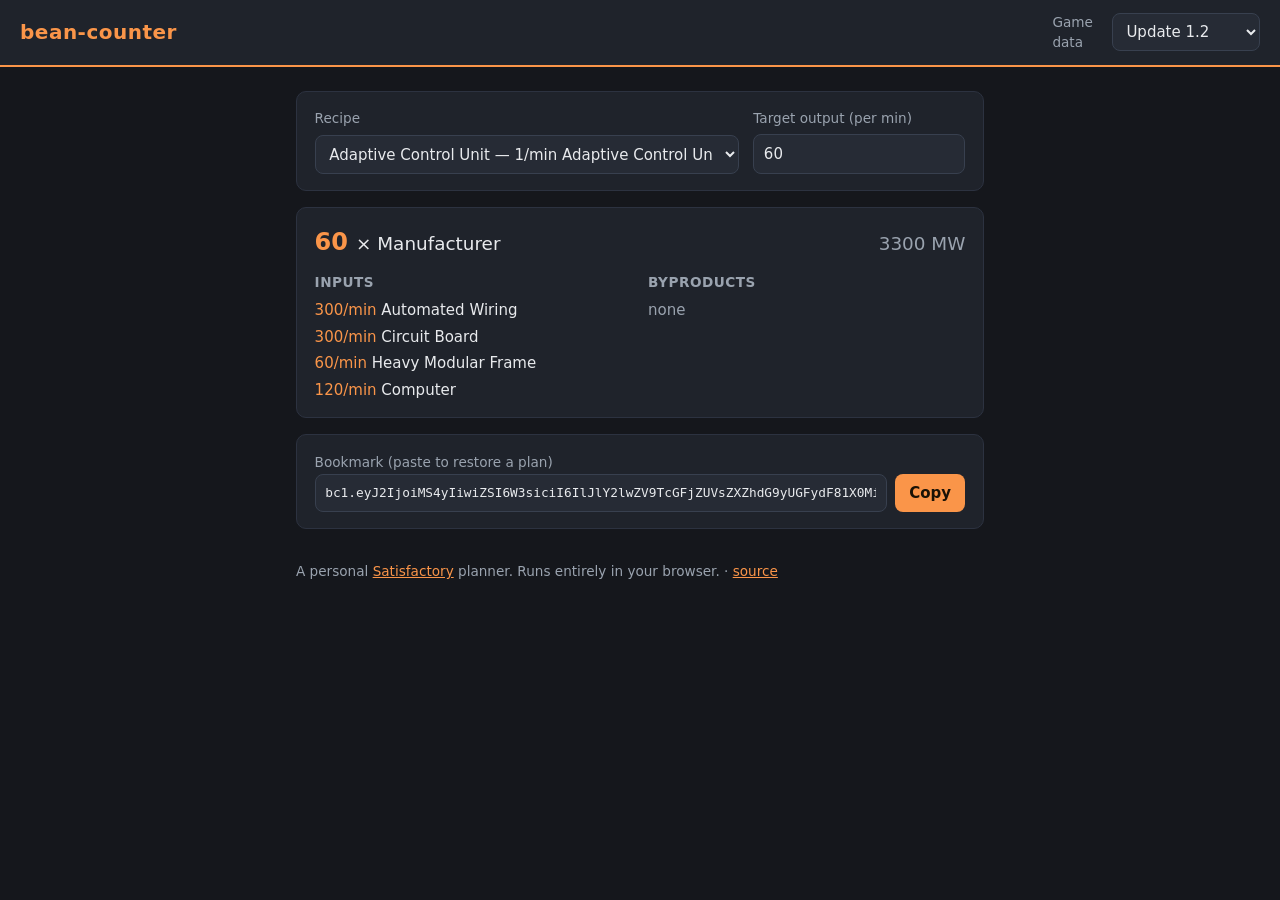
==== index.html @ f93170a7 "Scaffold bean-counter: client-side Satisfactory planner (MVP) Initial project: a personal, fully cli" ====
<!DOCTYPE html>
<html lang="en">
<head>
  <meta charset="utf-8" />
  <meta name="viewport" content="width=device-width, initial-scale=1" />
  <title>bean-counter — a Satisfactory planner</title>
  <link rel="stylesheet" href="src/styles.css" />
</head>
<body>
  <header class="topbar">
    <h1>bean-counter</h1>
    <div class="field inline">
      <label for="version">Game data</label>
      <select id="version"></select>
    </div>
  </header>

  <main id="app"></main>

  <footer class="footer">
    A personal <a href="https://www.satisfactorygame.com/" rel="noreferrer">Satisfactory</a>
    planner. Runs entirely in your browser. ·
    <a href="https://github.com/Turncoat-Gaming/bean-counter" rel="noreferrer">source</a>
  </footer>

  <script type="module" src="src/main.js"></script>
</body>
</html>
---- src/styles.css ----
/* styles.css — lightweight, no external fonts or CDNs (supply-chain-free).
   A dark, Satisfactory-flavoured palette. */

:root {
  --bg: #15171c;
  --panel: #1f232b;
  --panel-2: #262b35;
  --ink: #e8eaed;
  --muted: #9aa3af;
  --accent: #fa9549;      /* Satisfactory orange */
  --accent-ink: #1a1206;
  --error: #ff6b6b;
  --radius: 10px;
}

* { box-sizing: border-box; }

body {
  margin: 0;
  font: 15px/1.5 system-ui, -apple-system, Segoe UI, Roboto, sans-serif;
  color: var(--ink);
  background: var(--bg);
}

.topbar {
  display: flex;
  align-items: center;
  justify-content: space-between;
  gap: 1rem;
  padding: 0.75rem 1.25rem;
  background: var(--panel);
  border-bottom: 2px solid var(--accent);
}
.topbar h1 {
  margin: 0;
  font-size: 1.25rem;
  letter-spacing: 0.5px;
  color: var(--accent);
}

main { max-width: 720px; margin: 1.5rem auto; padding: 0 1rem; display: grid; gap: 1rem; }

.panel {
  background: var(--panel);
  border: 1px solid #2c3240;
  border-radius: var(--radius);
  padding: 1rem 1.1rem;
}

.field { display: grid; gap: 0.35rem; }
.field.inline { display: flex; align-items: center; gap: 0.5rem; }
label { color: var(--muted); font-size: 0.85rem; }

select, input[type="number"], input[type="text"] {
  background: var(--panel-2);
  color: var(--ink);
  border: 1px solid #38404f;
  border-radius: 8px;
  padding: 0.5rem 0.6rem;
  font: inherit;
  width: 100%;
}
#calc-form { display: grid; gap: 0.9rem; grid-template-columns: 2fr 1fr; }

button {
  background: var(--accent);
  color: var(--accent-ink);
  border: 0;
  border-radius: 8px;
  padding: 0.5rem 0.9rem;
  font: inherit;
  font-weight: 600;
  cursor: pointer;
}
button:hover { filter: brightness(1.05); }

.result .headline {
  display: flex;
  align-items: baseline;
  gap: 0.5rem;
  font-size: 1.15rem;
  margin-bottom: 0.75rem;
}
.result .headline strong { font-size: 1.5rem; color: var(--accent); }
.result .power { margin-left: auto; color: var(--muted); }

.cols { display: grid; grid-template-columns: 1fr 1fr; gap: 1rem; }
.cols h3 { margin: 0 0 0.4rem; font-size: 0.85rem; color: var(--muted); text-transform: uppercase; letter-spacing: 0.5px; }
.cols ul { margin: 0; padding: 0; list-style: none; display: grid; gap: 0.25rem; }
.cols li span { color: var(--accent); font-variant-numeric: tabular-nums; }

.bookmark .row { display: flex; gap: 0.5rem; }
.bookmark input { font-family: ui-monospace, SFMono-Regular, Menlo, monospace; font-size: 0.8rem; }

.muted { color: var(--muted); }
.error { color: var(--error); }

.footer {
  max-width: 720px;
  margin: 2rem auto;
  padding: 0 1rem;
  color: var(--muted);
  font-size: 0.85rem;
}
.footer a, .topbar a { color: var(--accent); }

@media (max-width: 560px) {
  #calc-form, .cols { grid-template-columns: 1fr; }
}
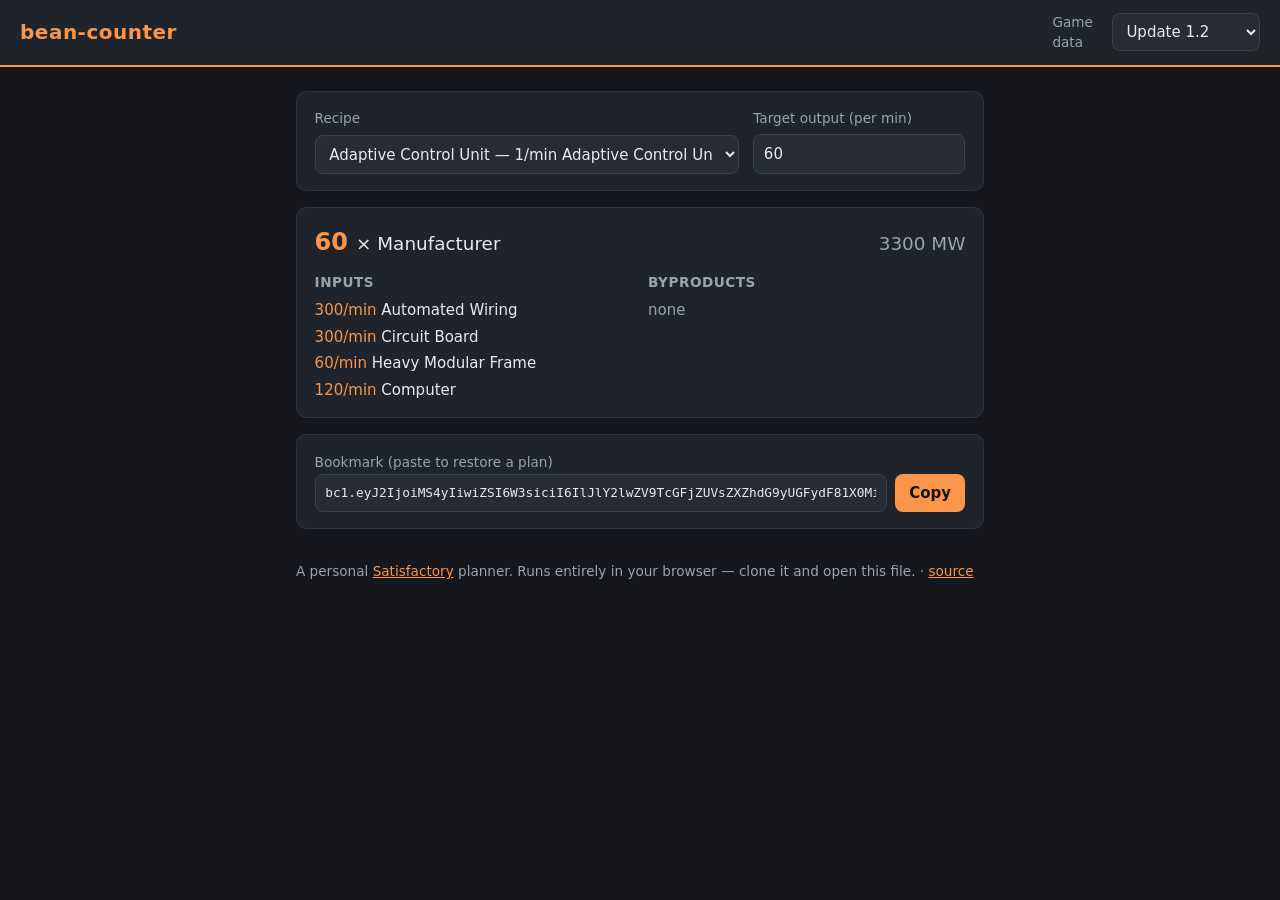
==== commit f9988eb3: "Run fully from the filesystem: drop ES modules for classic scripts Refactor so the app runs by doubl" ====
--- a/index.html
+++ b/index.html
@@ -19,10 +19,19 @@
 
   <footer class="footer">
     A personal <a href="https://www.satisfactorygame.com/" rel="noreferrer">Satisfactory</a>
-    planner. Runs entirely in your browser. ·
+    planner. Runs entirely in your browser — clone it and open this file. ·
     <a href="https://github.com/Turncoat-Gaming/bean-counter" rel="noreferrer">source</a>
   </footer>
 
-  <script type="module" src="src/main.js"></script>
+  <!-- Classic scripts + script-loaded data: no ES modules, no fetch(), so this
+       page runs directly from the filesystem (file://). Order matters: engine,
+       then data, then UI, then bootstrap. Add a new dataset's recipes.js here. -->
+  <script src="src/engine/calculator.js"></script>
+  <script src="src/engine/plan-codec.js"></script>
+  <script src="src/engine/dataset.js"></script>
+  <script src="src/data/versions.js"></script>
+  <script src="src/data/1.2/recipes.js"></script>
+  <script src="src/ui/rate-calculator.js"></script>
+  <script src="src/main.js"></script>
 </body>
 </html>
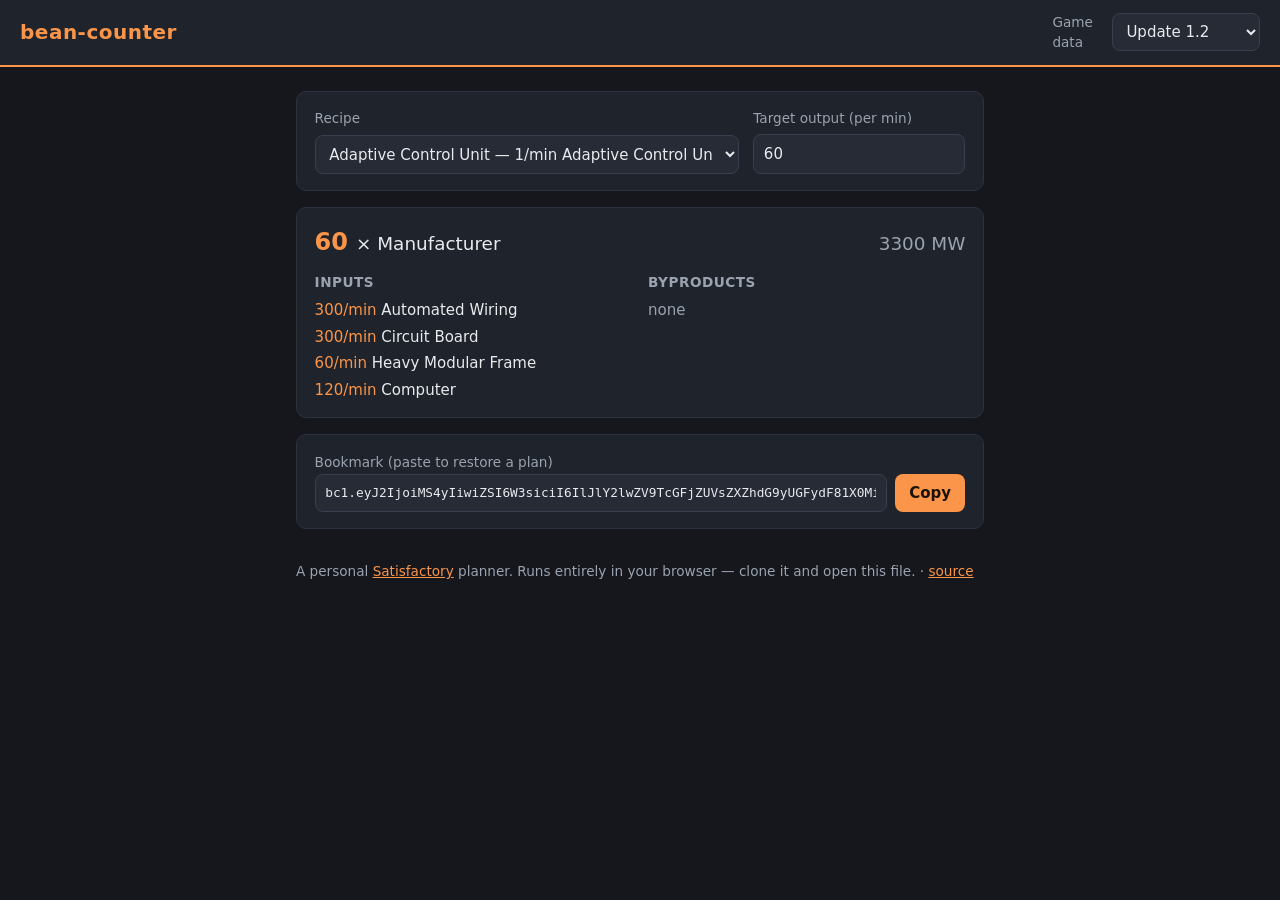
==== commit 5f8a30e0: "Basic security hardening for public/Pages hosting - Add a CSP <meta> to every page (Pages can't set " ====
--- a/index.html
+++ b/index.html
@@ -3,6 +3,11 @@
 <head>
   <meta charset="utf-8" />
   <meta name="viewport" content="width=device-width, initial-scale=1" />
+  <!-- Lock down what can execute/load: only our own scripts and styles, no
+       inline script, no external origins. GitHub Pages can't set HTTP headers,
+       so this is enforced via meta. -->
+  <meta http-equiv="Content-Security-Policy"
+        content="default-src 'none'; script-src 'self'; style-src 'self'; img-src 'self' data:; base-uri 'none'; form-action 'none'" />
   <title>bean-counter — a Satisfactory planner</title>
   <link rel="stylesheet" href="src/styles.css" />
 </head>
--- a/src/styles.css
+++ b/src/styles.css
@@ -95,6 +95,15 @@
 .muted { color: var(--muted); }
 .error { color: var(--error); }
 
+/* small utilities (used by the tools/test pages so they need no inline styles) */
+.row { display: flex; gap: 0.5rem; }
+.note { margin-top: 1rem; }
+
+/* tests page */
+.testlist li { font-family: ui-monospace, SFMono-Regular, Menlo, monospace; }
+.testlist .ok, .summary.ok { color: #6bdc8a; }
+.testlist .fail, .summary.fail { color: var(--error); }
+
 .footer {
   max-width: 720px;
   margin: 2rem auto;
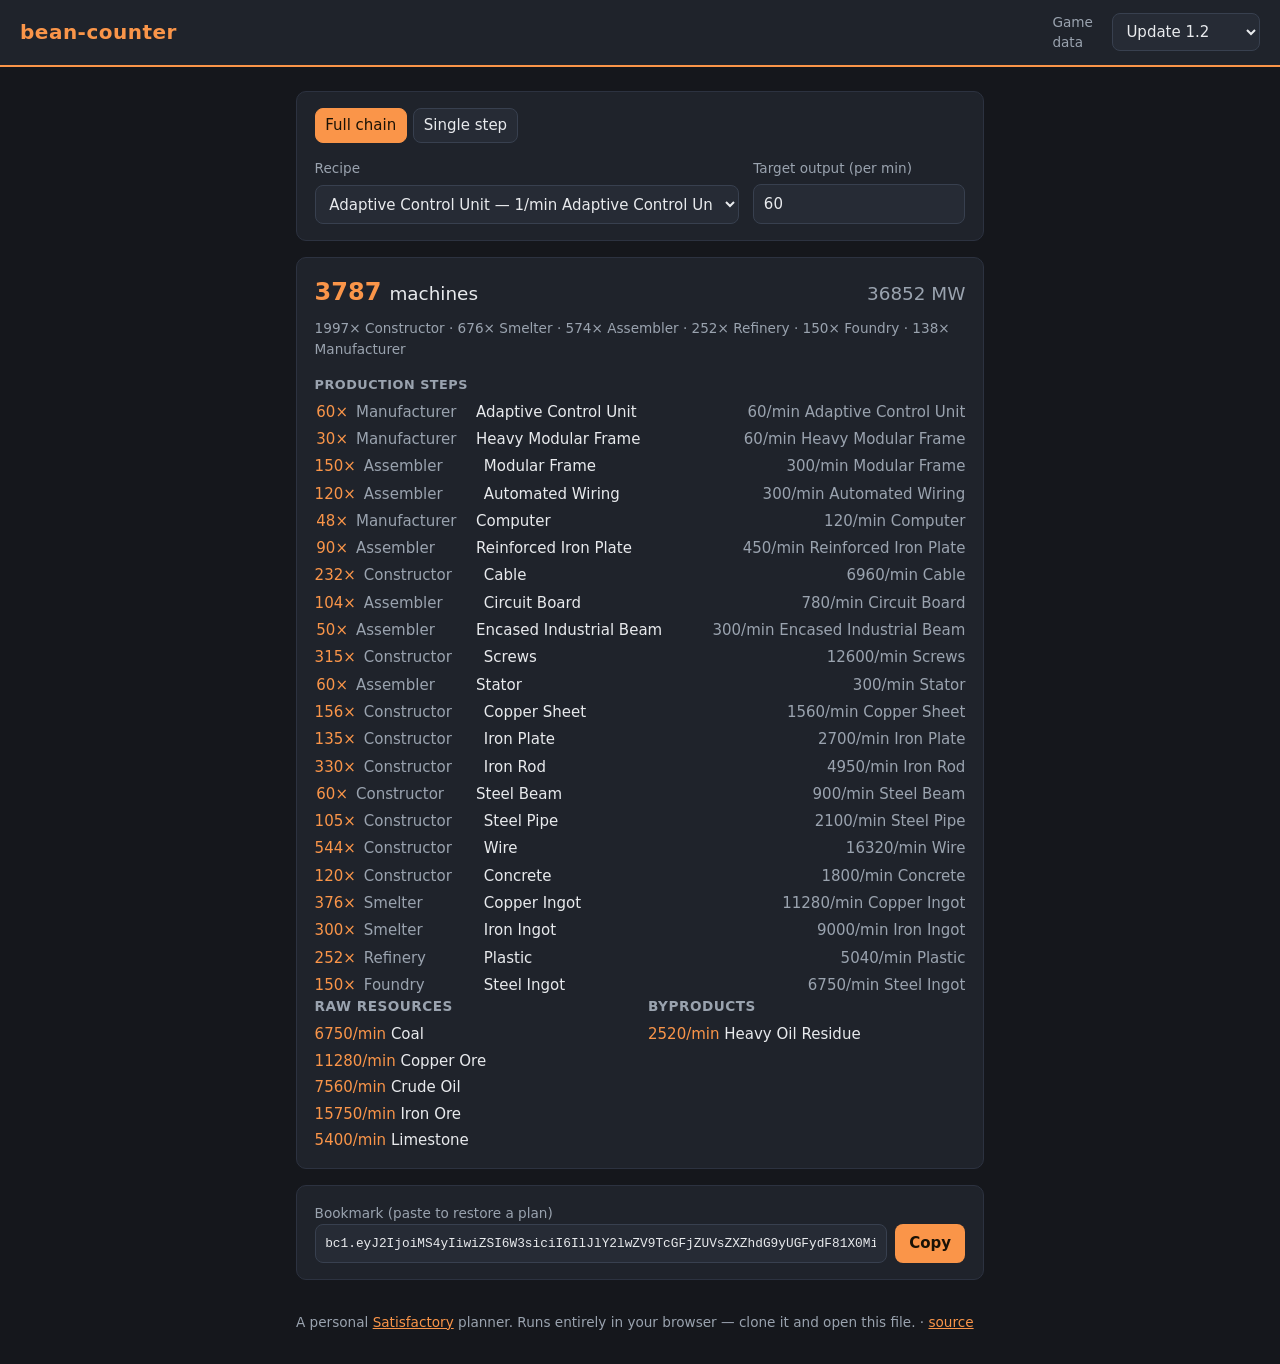
==== commit c406924e: "Add full production-chain solver Pick a target item + rate and get the whole chain to raw resources:" ====
--- a/index.html
+++ b/index.html
@@ -34,6 +34,7 @@
   <script src="src/engine/calculator.js"></script>
   <script src="src/engine/plan-codec.js"></script>
   <script src="src/engine/dataset.js"></script>
+  <script src="src/engine/solver.js"></script>
   <script src="src/data/versions.js"></script>
   <script src="src/data/1.2/recipes.js"></script>
   <script src="src/ui/rate-calculator.js"></script>
--- a/src/styles.css
+++ b/src/styles.css
@@ -62,6 +62,36 @@
 }
 #calc-form { display: grid; gap: 0.9rem; grid-template-columns: 2fr 1fr; }
 
+/* plan-mode toggle */
+.modes { grid-column: 1 / -1; display: flex; gap: 0.4rem; }
+
+/* recipe variant selector (alternates) */
+.variants { grid-column: 1 / -1; }
+.variants[hidden] { display: none; }
+.variants-head { font-size: 0.8rem; color: var(--muted); margin-bottom: 0.45rem; }
+.chips { display: flex; flex-wrap: wrap; gap: 0.4rem; }
+.chip {
+  background: var(--panel-2);
+  color: var(--ink);
+  font-weight: 500;
+  border: 1px solid #38404f;
+  padding: 0.35rem 0.6rem;
+  display: inline-flex;
+  align-items: center;
+  gap: 0.35rem;
+}
+.chip:hover { filter: none; border-color: var(--accent); }
+.chip.active { background: var(--accent); color: var(--accent-ink); border-color: var(--accent); }
+.chip .tag {
+  font-size: 0.62rem;
+  text-transform: uppercase;
+  letter-spacing: 0.5px;
+  background: rgba(0, 0, 0, 0.18);
+  padding: 0.05rem 0.32rem;
+  border-radius: 4px;
+}
+.chip.active .tag { background: rgba(0, 0, 0, 0.25); }
+
 button {
   background: var(--accent);
   color: var(--accent-ink);
@@ -83,6 +113,16 @@
 }
 .result .headline strong { font-size: 1.5rem; color: var(--accent); }
 .result .power { margin-left: auto; color: var(--muted); }
+
+/* full-chain solver output */
+.result h3 { margin: 1rem 0 0.4rem; font-size: 0.8rem; color: var(--muted); text-transform: uppercase; letter-spacing: 0.5px; }
+.buildings { margin: -0.25rem 0 0.5rem; font-size: 0.85rem; }
+.steps { list-style: none; margin: 0; padding: 0; display: grid; gap: 0.3rem; }
+.steps li { display: flex; flex-wrap: wrap; gap: 0.5rem; align-items: baseline; }
+.steps .mach { color: var(--accent); font-variant-numeric: tabular-nums; min-width: 3.5ch; text-align: right; }
+.steps .bld { color: var(--muted); min-width: 7rem; }
+.steps .rname { font-weight: 500; display: inline-flex; gap: 0.35rem; align-items: center; }
+.steps .srate { margin-left: auto; color: var(--muted); font-variant-numeric: tabular-nums; }
 
 .cols { display: grid; grid-template-columns: 1fr 1fr; gap: 1rem; }
 .cols h3 { margin: 0 0 0.4rem; font-size: 0.85rem; color: var(--muted); text-transform: uppercase; letter-spacing: 0.5px; }
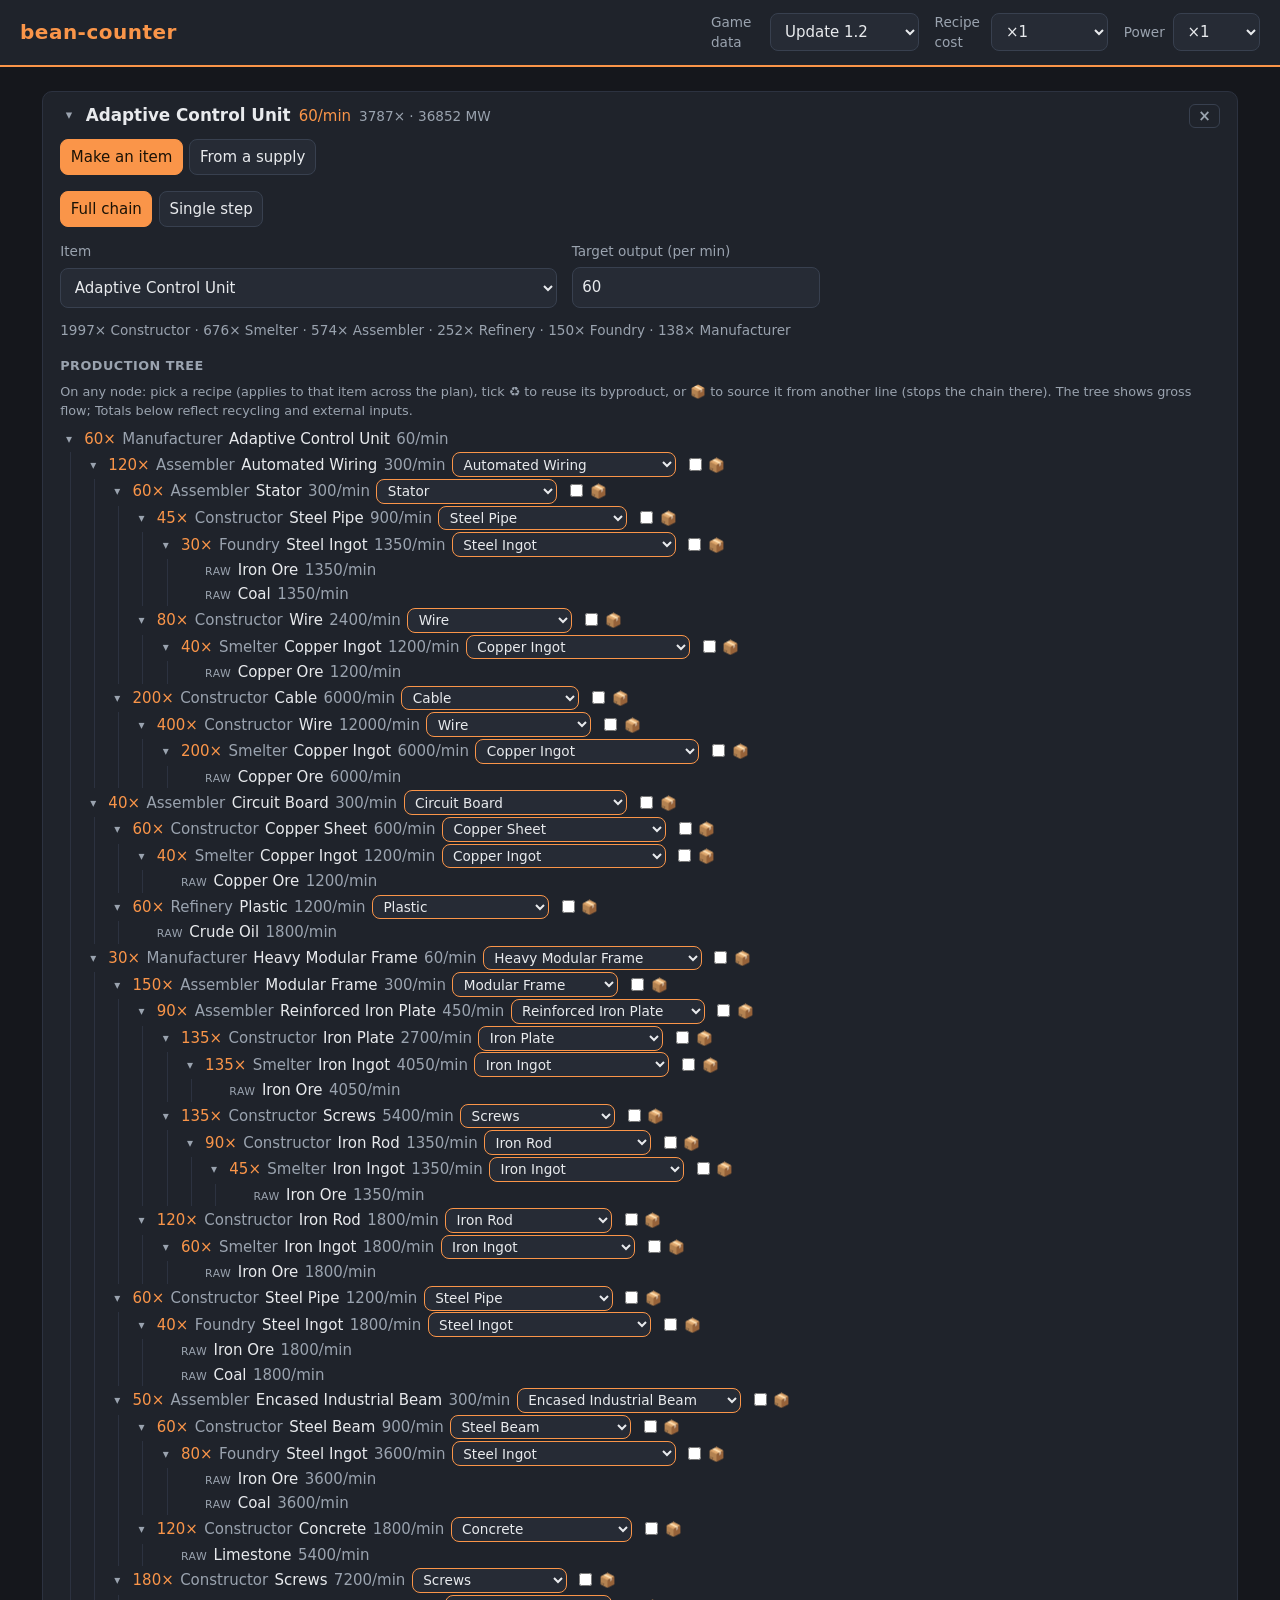
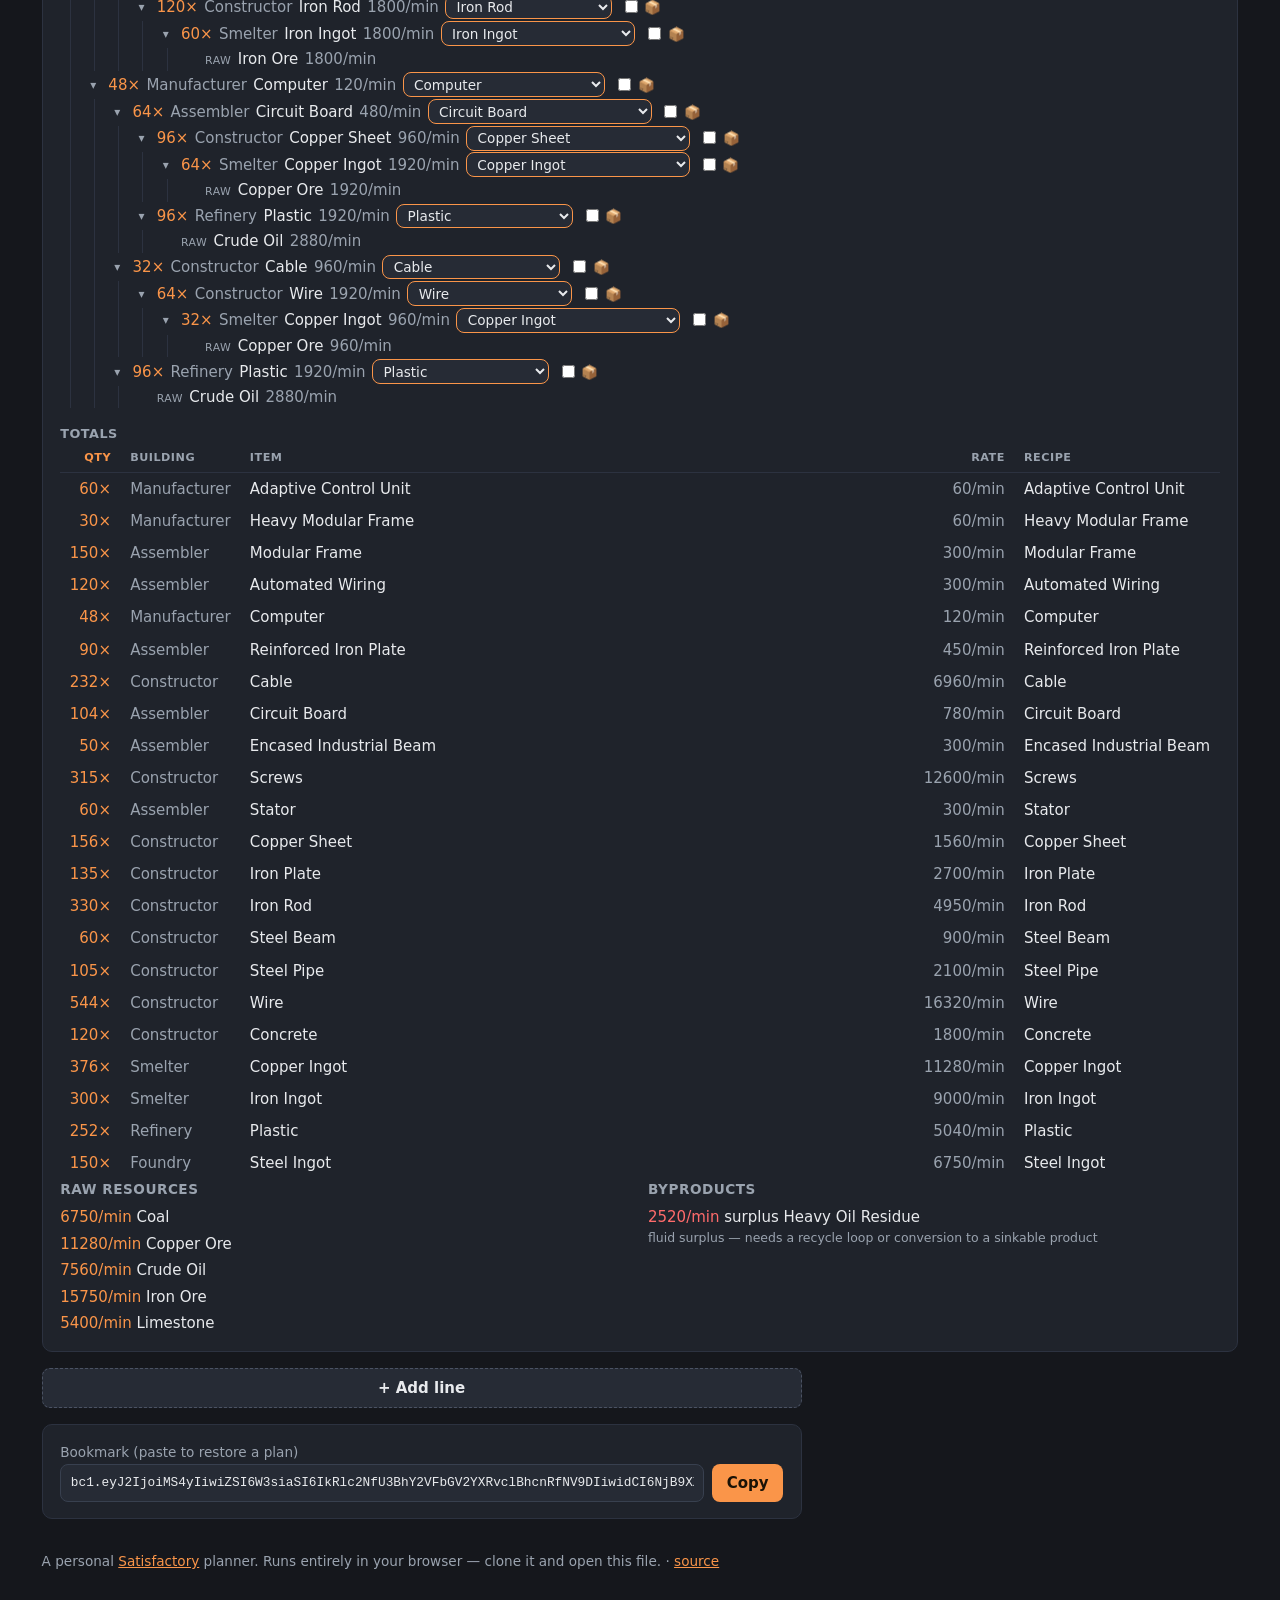
==== commit b504d4bc: "Add global Advanced Game Settings multipliers (recipe cost + machine power) Two top-bar dropdowns mo" ====
--- a/index.html
+++ b/index.html
@@ -14,9 +14,19 @@
 <body>
   <header class="topbar">
     <h1>bean-counter</h1>
-    <div class="field inline">
-      <label for="version">Game data</label>
-      <select id="version"></select>
+    <div class="settings">
+      <div class="field inline">
+        <label for="version">Game data</label>
+        <select id="version"></select>
+      </div>
+      <div class="field inline">
+        <label for="cost-mult" title="Advanced Game Settings: recipe parts cost multiplier">Recipe cost</label>
+        <select id="cost-mult"></select>
+      </div>
+      <div class="field inline">
+        <label for="power-mult" title="Advanced Game Settings: machine power consumption multiplier">Power</label>
+        <select id="power-mult"></select>
+      </div>
     </div>
   </header>
 
--- a/src/styles.css
+++ b/src/styles.css
@@ -38,7 +38,9 @@
   color: var(--accent);
 }
 
-main { max-width: 720px; margin: 1.5rem auto; padding: 0 1rem; display: grid; gap: 1rem; }
+/* The result (tree + tables) can use a wide screen; inputs stay readable. */
+main { max-width: min(1320px, 96vw); margin: 1.5rem auto; padding: 0 1rem; display: grid; gap: 1rem; }
+.calc-form, .bookmark { max-width: 760px; }
 
 .panel {
   background: var(--panel);
@@ -49,6 +51,9 @@
 
 .field { display: grid; gap: 0.35rem; }
 .field.inline { display: flex; align-items: center; gap: 0.5rem; }
+/* Global app settings (game data + the cost/power multipliers) grouped at the
+   top-right; wraps to a second row on a narrow screen. */
+.topbar .settings { display: flex; align-items: center; gap: 1rem; flex-wrap: wrap; justify-content: flex-end; }
 label { color: var(--muted); font-size: 0.85rem; }
 
 select, input[type="number"], input[type="text"] {
@@ -60,16 +65,29 @@
   font: inherit;
   width: 100%;
 }
-#calc-form { display: grid; gap: 0.9rem; grid-template-columns: 2fr 1fr; }
-
-/* plan-mode toggle */
+.calc-form { display: grid; gap: 0.9rem; grid-template-columns: 2fr 1fr; margin-bottom: 1rem; }
+
+/* plan-mode toggle, and the driver toggle (Make an item / From a supply) */
 .modes { grid-column: 1 / -1; display: flex; gap: 0.4rem; }
-
-/* recipe variant selector (alternates) */
-.variants { grid-column: 1 / -1; }
-.variants[hidden] { display: none; }
-.variants-head { font-size: 0.8rem; color: var(--muted); margin-bottom: 0.45rem; }
-.chips { display: flex; flex-wrap: wrap; gap: 0.4rem; }
+.drivers { margin-bottom: 0.1rem; }
+
+/* supply-driven line: stack the fields in one column */
+.calc-form.supply-form { grid-template-columns: 1fr; }
+
+/* the sized "→ N/min" output readout under the Make dropdown */
+.sized { margin-top: 0.35rem; color: var(--accent); font-variant-numeric: tabular-nums; }
+.sized .sized-rate { font-weight: 600; }
+.sized .sized-rate.muted { color: var(--muted); font-weight: 400; }
+
+/* "available in factory" hint + its link-style "use" button */
+.supply-avail { margin-left: 0.5rem; font-size: 0.85rem; }
+.use-surplus {
+  background: none; color: var(--accent); border: 0; padding: 0;
+  font: inherit; font-size: 0.85rem; text-decoration: underline; cursor: pointer;
+}
+.use-surplus:hover { filter: none; color: var(--ink); }
+
+/* mode buttons (Full chain / Single step) reuse the chip pill styling */
 .chip {
   background: var(--panel-2);
   color: var(--ink);
@@ -117,17 +135,142 @@
 /* full-chain solver output */
 .result h3 { margin: 1rem 0 0.4rem; font-size: 0.8rem; color: var(--muted); text-transform: uppercase; letter-spacing: 0.5px; }
 .buildings { margin: -0.25rem 0 0.5rem; font-size: 0.85rem; }
-.steps { list-style: none; margin: 0; padding: 0; display: grid; gap: 0.3rem; }
-.steps li { display: flex; flex-wrap: wrap; gap: 0.5rem; align-items: baseline; }
-.steps .mach { color: var(--accent); font-variant-numeric: tabular-nums; min-width: 3.5ch; text-align: right; }
-.steps .bld { color: var(--muted); min-width: 7rem; }
-.steps .rname { font-weight: 500; display: inline-flex; gap: 0.35rem; align-items: center; }
-.steps .srate { margin-left: auto; color: var(--muted); font-variant-numeric: tabular-nums; }
+/* production tree (nested lists give the indentation; border-left draws guides) */
+.tree, .tree ul { list-style: none; margin: 0; padding: 0; }
+.tree { margin: 0.25rem 0 0.75rem; }
+.tree ul { margin-left: 0.6rem; padding-left: 0.85rem; border-left: 1px solid #2c3240; }
+.tree li { margin: 0.12rem 0; }
+.node { display: flex; flex-wrap: wrap; gap: 0.4rem; align-items: baseline; }
+.node .mach { color: var(--accent); font-variant-numeric: tabular-nums; }
+.node .bld { color: var(--muted); }
+.node .item { font-weight: 500; }
+.node .rate { color: var(--muted); font-variant-numeric: tabular-nums; }
+.node .raw-tag { color: var(--muted); font-size: 0.68rem; text-transform: uppercase; letter-spacing: 0.5px; }
+.node .raw-tag.warn { color: var(--error); }  /* a truncated recipe cycle */
+.tree-note { font-size: 0.8rem; margin: 0 0 0.5rem; }
+
+/* collapse/expand toggles */
+.tree-toggle {
+  flex: 0 0 1.1rem;
+  width: 1.1rem;
+  padding: 0;
+  background: none;
+  border: 0;
+  color: var(--muted);
+  cursor: pointer;
+  font-size: 0.75rem;
+  line-height: 1;
+  text-align: center;
+  align-self: center;
+}
+.tree-toggle.empty { cursor: default; }
+.tree-toggle:not(.empty)::before { content: '▾'; }
+.tree-toggle:hover:not(.empty) { color: var(--accent); }
+.tree li.collapsed > .node > .tree-toggle:not(.empty)::before { content: '▸'; }
+.tree li.collapsed > ul { display: none; }
+
+.steps-wrap { overflow-x: auto; }
+.steps { width: 100%; border-collapse: collapse; font-variant-numeric: tabular-nums; }
+.steps th {
+  text-align: left;
+  font-size: 0.7rem;
+  text-transform: uppercase;
+  letter-spacing: 0.5px;
+  font-weight: 600;
+  color: var(--muted);
+  padding: 0 0.6rem 0.35rem;
+  border-bottom: 1px solid #2c3240;
+  white-space: nowrap;
+}
+.steps td, .steps th { white-space: nowrap; } /* each row on one line; .steps-wrap scrolls if it overflows */
+.steps td { padding: 0.3rem 0.6rem; vertical-align: middle; }
+.steps tbody tr:hover td { background: rgba(255, 255, 255, 0.02); }
+/* content-width columns; the Item column takes the slack */
+.steps .mach { color: var(--accent); text-align: right; white-space: nowrap; width: 1%; }
+.steps .bld { color: var(--muted); white-space: nowrap; width: 1%; }
+.steps .item { font-weight: 500; }
+.steps .rate { text-align: right; color: var(--muted); white-space: nowrap; width: 1%; }
+.steps .rec { width: 1%; }
+.step-recipe { width: auto; max-width: 14rem; padding: 0.15rem 0.4rem; font-size: 0.85rem; border-color: var(--accent); }
 
 .cols { display: grid; grid-template-columns: 1fr 1fr; gap: 1rem; }
 .cols h3 { margin: 0 0 0.4rem; font-size: 0.85rem; color: var(--muted); text-transform: uppercase; letter-spacing: 0.5px; }
 .cols ul { margin: 0; padding: 0; list-style: none; display: grid; gap: 0.25rem; }
 .cols li span { color: var(--accent); font-variant-numeric: tabular-nums; }
+.cols li span.muted { color: var(--muted); }
+
+/* per-node ♻ recycle and 📦 supply-externally toggles */
+.recycle, .provide { cursor: pointer; user-select: none; font-size: 0.85rem; color: var(--muted); white-space: nowrap; }
+.recycle input, .provide input { vertical-align: -1px; margin: 0 0.15rem 0 0; accent-color: var(--accent); cursor: pointer; }
+.node .recycle, .node .provide { margin-left: 0.4rem; }
+.node .recycle:has(:checked), .node .provide:has(:checked) { color: var(--accent); }
+
+/* a tree node sourced from another line (📦) */
+.node .input-tag { color: var(--accent); font-size: 0.68rem; text-transform: uppercase; letter-spacing: 0.5px; }
+
+/* standalone flow list (Required inputs) — same look as the .cols lists */
+.cols-list { margin: 0 0 1rem; padding: 0; list-style: none; display: grid; gap: 0.25rem; }
+.cols-list li span { color: var(--accent); font-variant-numeric: tabular-nums; }
+
+/* leftover byproduct you must sink or loop; fluids/gases can't go to the sink */
+.byproducts span.surplus { color: var(--accent); }
+.byproducts span.surplus.fluid { color: var(--error); }
+.byproducts .hint { display: block; color: var(--muted); font-size: 0.78rem; }
+
+/* stacked lines (one factory). Each line is a .panel accordion item. */
+.line { padding: 0; overflow: hidden; }
+.line-head {
+  display: flex;
+  align-items: baseline;
+  gap: 0.5rem;
+  padding: 0.7rem 1.1rem;
+}
+.line-head .line-title { font-size: 1.05rem; }
+.line-head .line-rate { color: var(--accent); font-variant-numeric: tabular-nums; }
+.line-head .line-stats { font-size: 0.85rem; }
+.line-toggle {
+  flex: 0 0 1.1rem;
+  width: 1.1rem;
+  padding: 0;
+  background: none;
+  border: 0;
+  color: var(--muted);
+  cursor: pointer;
+  font-size: 0.8rem;
+  line-height: 1;
+  align-self: center;
+}
+.line-toggle::before { content: '▾'; }
+.line.collapsed .line-toggle::before { content: '▸'; }
+.line-toggle:hover { color: var(--accent); }
+.line-remove {
+  margin-left: auto;
+  background: none;
+  color: var(--muted);
+  border: 1px solid #38404f;
+  border-radius: 6px;
+  padding: 0.1rem 0.5rem;
+  font-weight: 700;
+  line-height: 1.2;
+}
+.line-remove:hover { color: var(--error); border-color: var(--error); filter: none; }
+.line-body { padding: 0 1.1rem 1rem; }
+.line.collapsed .line-body { display: none; }
+
+.add-row { max-width: 760px; }
+#add-line { background: var(--panel-2); color: var(--ink); border: 1px dashed #4a5263; width: 100%; }
+#add-line:hover { border-color: var(--accent); color: var(--accent); filter: none; }
+
+/* factory roll-up across lines */
+#factory[hidden] { display: none; }
+.factory-label {
+  font-size: 0.7rem;
+  text-transform: uppercase;
+  letter-spacing: 0.5px;
+  color: var(--accent);
+  align-self: center;
+}
+.cols-list.routes li span.muted { color: var(--muted); }
 
 .bookmark .row { display: flex; gap: 0.5rem; }
 .bookmark input { font-family: ui-monospace, SFMono-Regular, Menlo, monospace; font-size: 0.8rem; }
@@ -145,7 +288,7 @@
 .testlist .fail, .summary.fail { color: var(--error); }
 
 .footer {
-  max-width: 720px;
+  max-width: min(1320px, 96vw);
   margin: 2rem auto;
   padding: 0 1rem;
   color: var(--muted);
@@ -154,5 +297,5 @@
 .footer a, .topbar a { color: var(--accent); }
 
 @media (max-width: 560px) {
-  #calc-form, .cols { grid-template-columns: 1fr; }
-}
+  .calc-form, .cols { grid-template-columns: 1fr; }
+}
